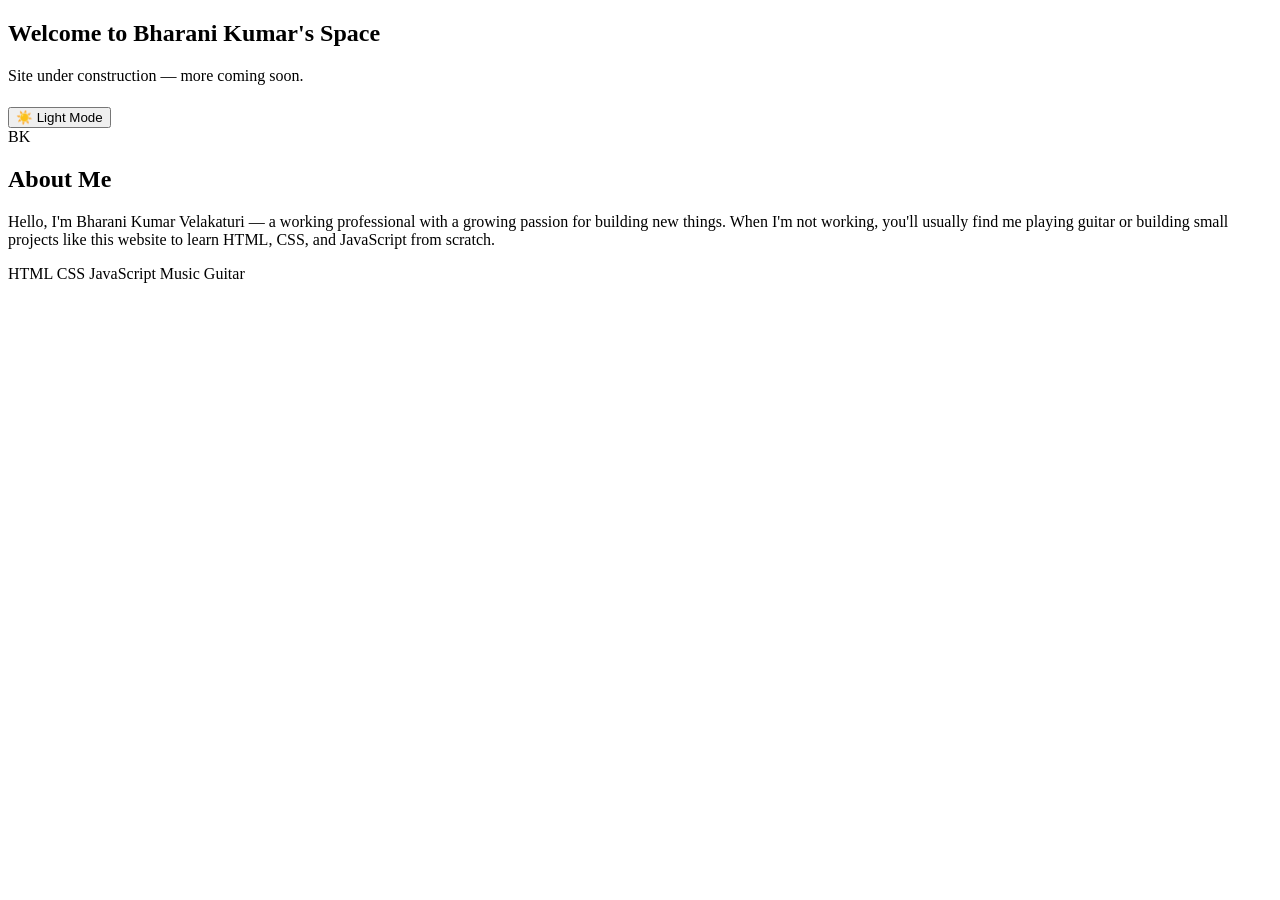
==== bharani-website/index.html @ ddd0b7b0 "Rename index.html to bharani-website/index.html" ====
<!DOCTYPE html>
<html lang="en">
<head>
  <meta charset="UTF-8">
  <meta name="viewport" content="width=device-width, initial-scale=1.0">
  <title>Bharani Kumar Velakaturi</title>

  <!-- This line connects the CSS file to this page -->
  <link rel="stylesheet" href="style.css">
</head>
<body>
  <!-- HERO: the big welcome section you already had -->
  <section class="hero">
    <h1>Welcome to <span class="name"><span>B</span><span>h</span><span>a</span><span>r</span><span>a</span><span>n</span><span>i</span></span> Kumar's Space</h1>
    <p>Site under construction — more coming soon.</p>

    <!-- This empty element will be filled in by JavaScript -->
    <p id="clock" style="font-size: 1.4rem; margin-top: 20px; letter-spacing: 2px;"></p>

    <!-- Dark/Light mode toggle button -->
    <button id="theme-toggle">☀️ Light Mode</button>
  </section>

  <!-- ABOUT ME: new section below the hero -->
  <section class="about" id="about">
    <div class="about-photo">BK</div>

    <div class="about-content">
      <h2>About Me</h2>
      <p class="about-bio">
        Hello, I'm Bharani Kumar Velakaturi — a working professional with a
        growing passion for building new things. When I'm not working, you'll usually
        find me playing guitar or building small projects like this website
        to learn HTML, CSS, and JavaScript from scratch.
      </p>

      <div class="skills">
        <span class="skill-tag">HTML</span>
        <span class="skill-tag">CSS</span>
        <span class="skill-tag">JavaScript</span>
        <span class="skill-tag">Music</span>
        <span class="skill-tag">Guitar</span>
      </div>
    </div>
  </section>

  <!-- Load our JavaScript file at the bottom, after the HTML content -->
  <script src="script.js"></script>
</body>
</html>
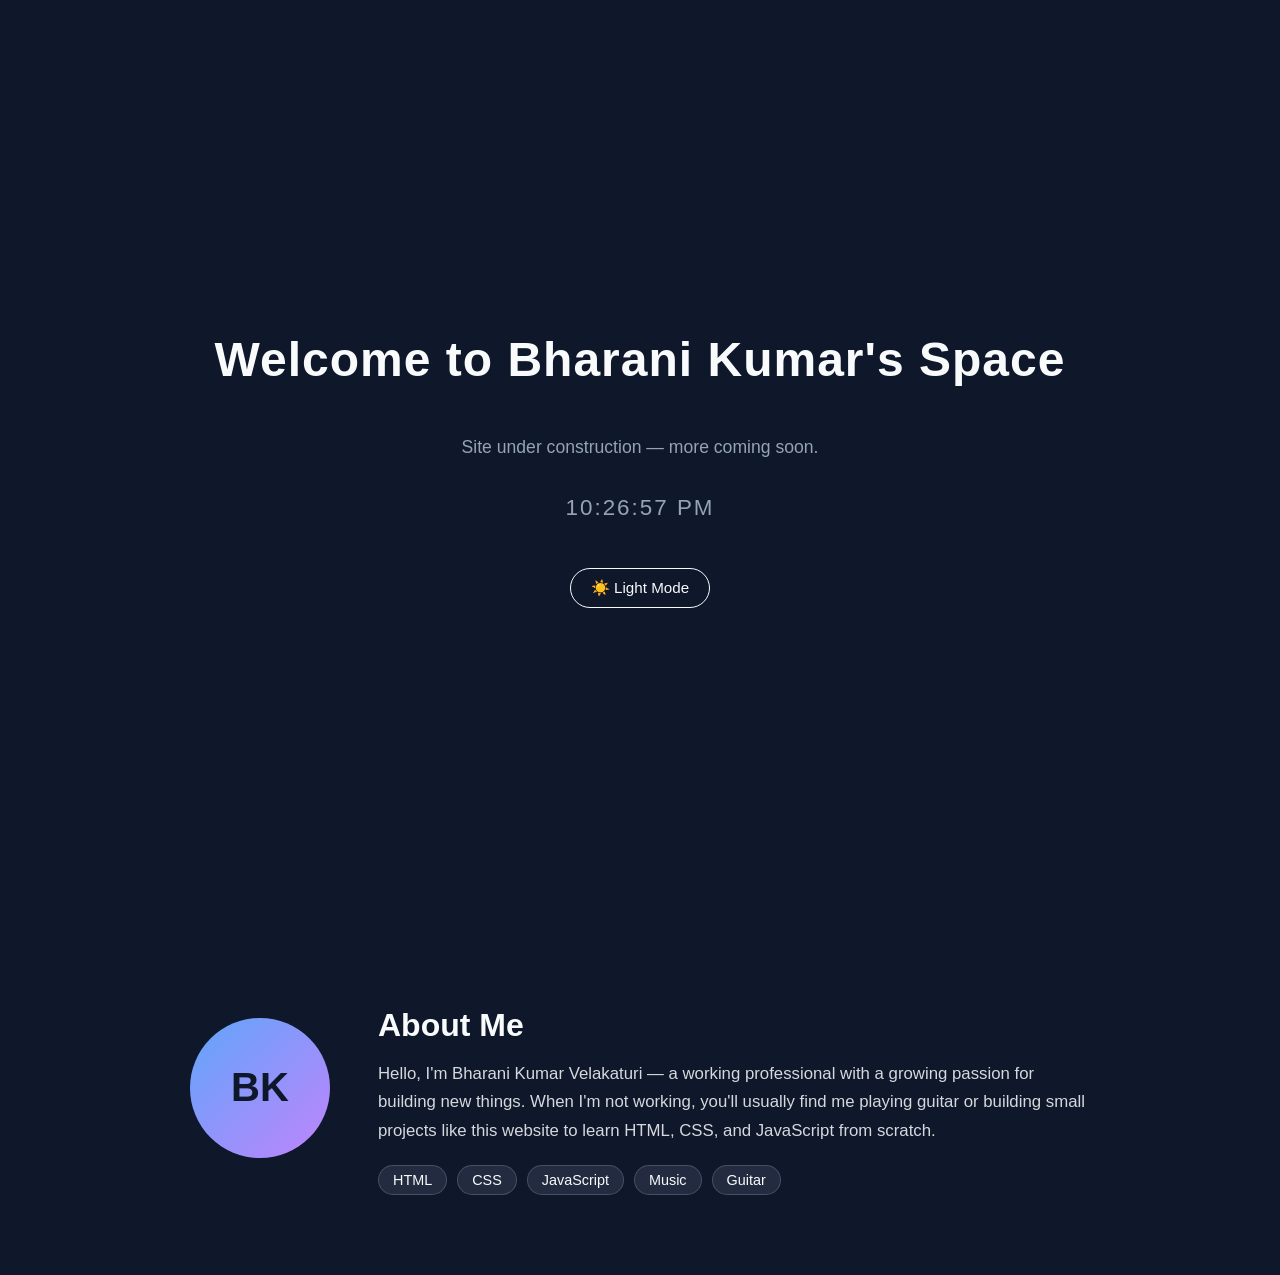
==== commit 93762d44: "Update homepage" ====
--- a/bharani-website/index.html
+++ b/bharani-website/index.html
@@ -11,7 +11,7 @@
 <body>
   <!-- HERO: the big welcome section you already had -->
   <section class="hero">
-    <h1>Welcome to <span class="name"><span>B</span><span>h</span><span>a</span><span>r</span><span>a</span><span>n</span><span>i</span></span> Kumar's Space</h1>
+    <h1>Welcome to Bharani Kumar's Space</h1>
     <p>Site under construction — more coming soon.</p>
 
     <!-- This empty element will be filled in by JavaScript -->
--- a/bharani-website/style.css
+++ b/bharani-website/style.css
@@ -0,0 +1,170 @@
+/* ============================================
+   style.css — all the visual design lives here
+   ============================================ */
+
+/* This targets the <body> tag — the whole page */
+body {
+  margin: 0;
+  background: #0f172a;
+  color: #f8fafc;
+  font-family: 'Segoe UI', Arial, sans-serif;
+  text-align: center;
+}
+
+/* The hero (welcome) section now handles the full-screen centering
+   that used to be on <body> */
+.hero {
+  min-height: 100vh;
+  display: flex;
+  flex-direction: column;
+  align-items: center;
+  justify-content: center;
+}
+
+/* The big heading */
+h1 {
+  font-size: 3rem;
+  font-weight: 700;
+  letter-spacing: 1px;
+}
+
+/* The subtitle text below the heading */
+p {
+  font-size: 1.1rem;
+  color: #94a3b8;
+  margin-top: 10px;
+}
+
+/* NEW: hover effect — letters grow slightly when you mouse over them.
+   Try changing the numbers below and see what happens! */
+.name span {
+  transition: transform 0.2s ease, text-shadow 0.2s ease;
+  cursor: default;
+}
+.name span:hover {
+  transform: translateY(-8px) scale(1.2);
+  text-shadow: 0 0 12px currentColor;
+}
+
+/* ============================================
+   RESPONSIVE DESIGN — rules that only apply
+   when the screen is 600px wide or smaller
+   (i.e. most phones)
+   ============================================ */
+@media (max-width: 600px) {
+  h1 {
+    font-size: 1.8rem;       /* smaller than the 3rem used on desktop */
+    padding: 0 16px;         /* breathing room on the sides */
+    line-height: 1.4;
+  }
+  p {
+    font-size: 0.95rem;
+    padding: 0 16px;
+  }
+}
+
+/* Optional middle ground for tablets */
+@media (max-width: 900px) and (min-width: 601px) {
+  h1 {
+    font-size: 2.3rem;
+  }
+}
+
+/* ============================================
+   LIGHT MODE — applied when JS adds
+   class="light-mode" to <body>
+   ============================================ */
+body.light-mode {
+  background: #f8fafc;
+  color: #0f172a;
+}
+body.light-mode p {
+  color: #475569;
+}
+
+/* The toggle button itself */
+#theme-toggle {
+  margin-top: 24px;
+  padding: 10px 20px;
+  font-size: 0.95rem;
+  border: 1px solid currentColor;
+  border-radius: 999px;
+  background: transparent;
+  color: inherit;
+  cursor: pointer;
+  transition: background 0.2s ease;
+}
+#theme-toggle:hover {
+  background: rgba(148, 163, 184, 0.15);
+}
+
+/* ============================================
+   ABOUT ME SECTION
+   ============================================ */
+.about {
+  display: flex;
+  align-items: center;
+  justify-content: center;
+  gap: 48px;
+  max-width: 900px;
+  margin: 0 auto;
+  padding: 80px 24px;
+  text-align: left;
+}
+
+/* Circular "photo" placeholder with your initials */
+.about-photo {
+  flex-shrink: 0;
+  width: 140px;
+  height: 140px;
+  border-radius: 50%;
+  background: linear-gradient(135deg, #60a5fa, #c084fc);
+  display: flex;
+  align-items: center;
+  justify-content: center;
+  font-size: 2.5rem;
+  font-weight: 700;
+  color: #0f172a;
+}
+
+.about-content h2 {
+  font-size: 2rem;
+  margin-bottom: 16px;
+}
+
+.about-bio {
+  font-size: 1.05rem;
+  line-height: 1.7;
+  color: inherit;
+  opacity: 0.85;
+  margin-bottom: 20px;
+}
+body.light-mode .about-bio {
+  color: #334155;
+}
+
+/* Skill tags — small rounded pills */
+.skills {
+  display: flex;
+  flex-wrap: wrap;
+  gap: 10px;
+}
+.skill-tag {
+  background: rgba(148, 163, 184, 0.15);
+  border: 1px solid rgba(148, 163, 184, 0.3);
+  padding: 6px 14px;
+  border-radius: 999px;
+  font-size: 0.9rem;
+}
+
+/* On small screens, stack the photo above the text instead of side-by-side */
+@media (max-width: 700px) {
+  .about {
+    flex-direction: column;
+    text-align: center;
+    padding: 60px 24px;
+  }
+  .skills {
+    justify-content: center;
+  }
+}
